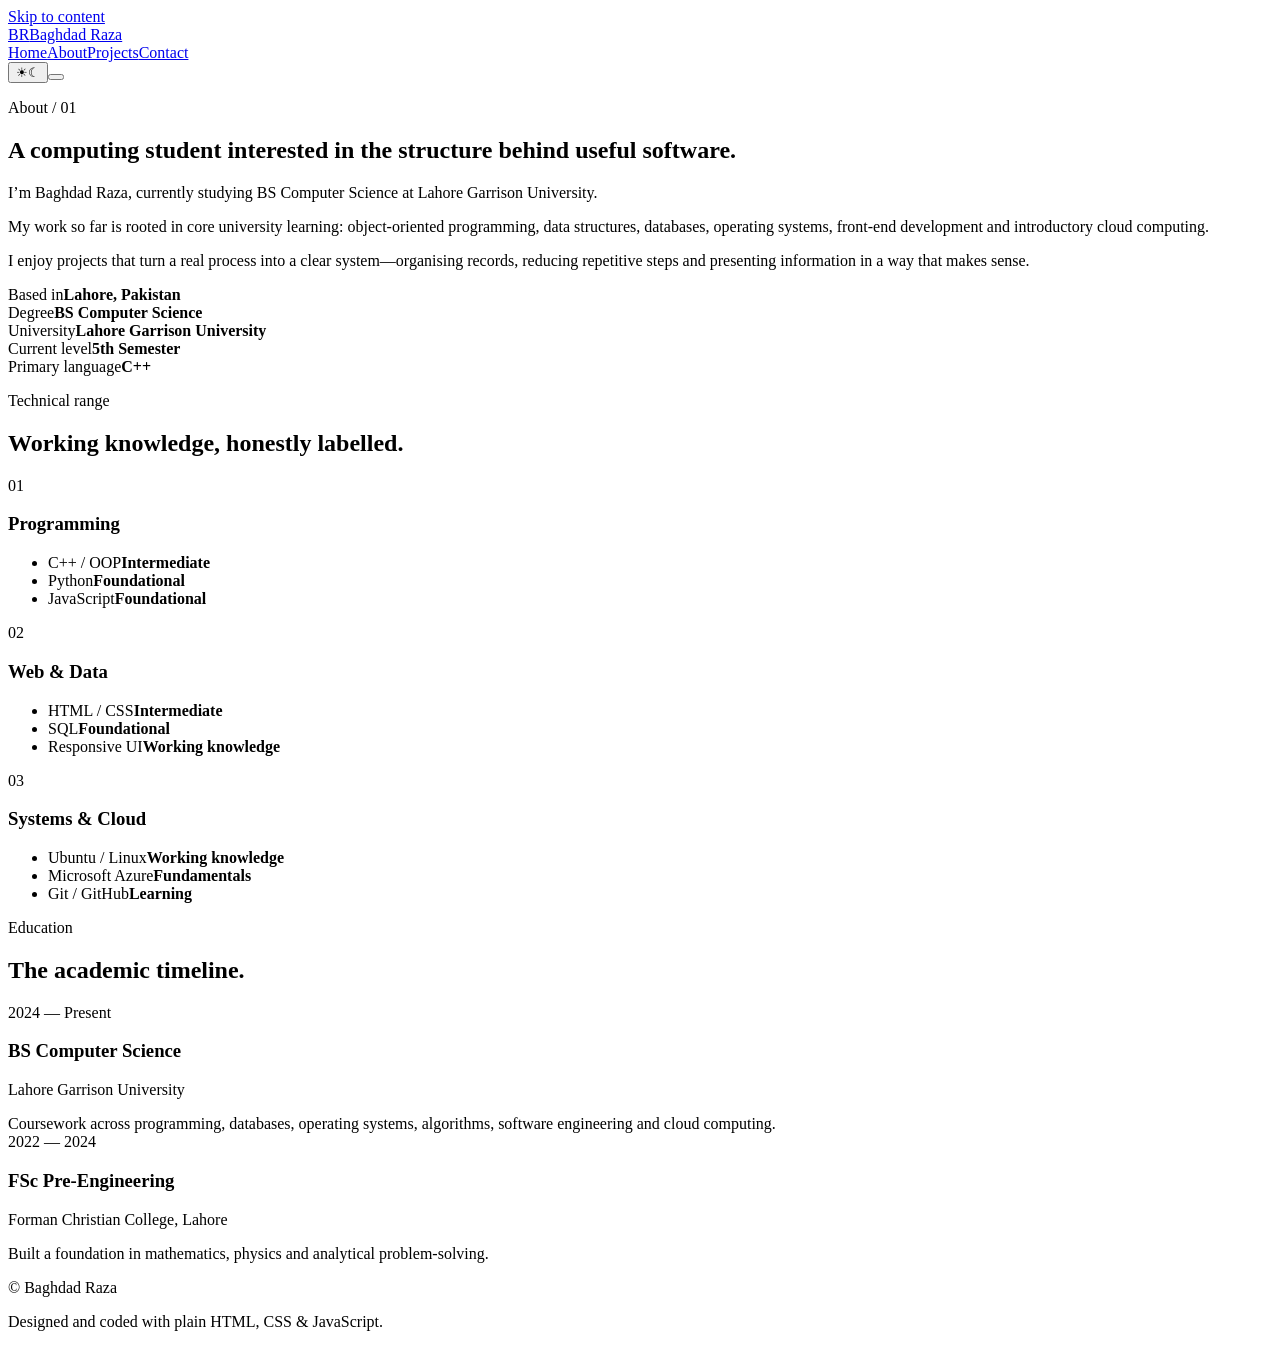
==== about.html @ f520c91e "Add personal portfolio website" ====
<!doctype html>
<html lang="en" data-theme="dark">
<head>
  <meta charset="utf-8"><meta name="viewport" content="width=device-width, initial-scale=1">
  <meta name="description" content="About Baghdad Raza — BS Computer Science student at Lahore Garrison University.">
  <meta name="theme-color" content="#0a0908"><title>About — Baghdad Raza</title>
  <link rel="icon" type="image/svg+xml" href="data:image/svg+xml,%3Csvg xmlns='http://www.w3.org/2000/svg' viewBox='0 0 64 64'%3E%3Crect width='64' height='64' rx='15' fill='%230a0908'/%3E%3Cpath d='M17 16h17c9 0 14 4 14 11 0 4-2 7-6 9 5 1 8 5 8 10 0 8-6 12-16 12H17V16Zm10 9v8h7c3 0 5-1 5-4s-2-4-5-4h-7Zm0 16v8h8c4 0 6-1 6-4s-2-4-6-4h-8Z' fill='%23d89a45'/%3E%3C/svg%3E">
  <link rel="stylesheet" href="assets/styles-v2.css"><script src="assets/script.js" defer></script>
</head>
<body data-page="about">
  <a class="skip-link" href="#main">Skip to content</a>
  <header class="site-header"><nav class="nav container" aria-label="Primary navigation">
    <a class="brand" href="index.html"><span class="brand-mark">BR</span><span class="brand-name">Baghdad Raza</span></a>
    <div class="nav-links" id="navLinks"><a data-nav="home" href="index.html">Home</a><a data-nav="about" href="about.html">About</a><a data-nav="projects" href="projects.html">Projects</a><a data-nav="contact" href="contact.html">Contact</a></div>
    <div class="nav-actions"><button class="icon-button theme-toggle" type="button" aria-label="Switch colour theme"><span class="sun">☀</span><span class="moon">☾</span></button><button class="menu-button" type="button" aria-expanded="false" aria-controls="navLinks" aria-label="Open menu"><span></span><span></span></button></div>
  </nav></header>

  <main id="main">
    <section class="page-intro container reveal">
      <p class="eyebrow">About / 01</p>
      <h1>A computing student interested in the structure behind useful software.</h1>
    </section>

    <section class="about-grid container section">
      <div class="about-statement reveal">
        <p class="lead">I’m Baghdad Raza, currently studying BS Computer Science at Lahore Garrison University.</p>
        <p>My work so far is rooted in core university learning: object-oriented programming, data structures, databases, operating systems, front-end development and introductory cloud computing.</p>
        <p>I enjoy projects that turn a real process into a clear system—organising records, reducing repetitive steps and presenting information in a way that makes sense.</p>
      </div>
      <aside class="fact-list reveal delay-1">
        <div><span>Based in</span><strong>Lahore, Pakistan</strong></div>
        <div><span>Degree</span><strong>BS Computer Science</strong></div>
        <div><span>University</span><strong>Lahore Garrison University</strong></div>
        <div><span>Current level</span><strong>5th Semester</strong></div>
        <div><span>Primary language</span><strong>C++</strong></div>
      </aside>
    </section>

    <section class="section container">
      <div class="section-heading reveal"><div><p class="eyebrow">Technical range</p><h2>Working knowledge, honestly labelled.</h2></div></div>
      <div class="skills-grid">
        <article class="skill-group reveal"><p class="skill-number">01</p><h3>Programming</h3><ul><li><span>C++ / OOP</span><b>Intermediate</b></li><li><span>Python</span><b>Foundational</b></li><li><span>JavaScript</span><b>Foundational</b></li></ul></article>
        <article class="skill-group reveal delay-1"><p class="skill-number">02</p><h3>Web &amp; Data</h3><ul><li><span>HTML / CSS</span><b>Intermediate</b></li><li><span>SQL</span><b>Foundational</b></li><li><span>Responsive UI</span><b>Working knowledge</b></li></ul></article>
        <article class="skill-group reveal delay-2"><p class="skill-number">03</p><h3>Systems &amp; Cloud</h3><ul><li><span>Ubuntu / Linux</span><b>Working knowledge</b></li><li><span>Microsoft Azure</span><b>Fundamentals</b></li><li><span>Git / GitHub</span><b>Learning</b></li></ul></article>
      </div>
    </section>

    <section class="section container">
      <div class="section-heading reveal"><div><p class="eyebrow">Education</p><h2>The academic timeline.</h2></div></div>
      <div class="timeline reveal">
        <article><div class="timeline-date">2024 — Present</div><div><h3>BS Computer Science</h3><p>Lahore Garrison University</p><span>Coursework across programming, databases, operating systems, algorithms, software engineering and cloud computing.</span></div></article>
        <article><div class="timeline-date">2022 — 2024</div><div><h3>FSc Pre-Engineering</h3><p>Forman Christian College, Lahore</p><span>Built a foundation in mathematics, physics and analytical problem-solving.</span></div></article>
      </div>
    </section>
  </main>
  <footer class="site-footer container"><p>© <span data-year></span> Baghdad Raza</p><p>Designed and coded with plain HTML, CSS &amp; JavaScript.</p></footer>
</body></html>
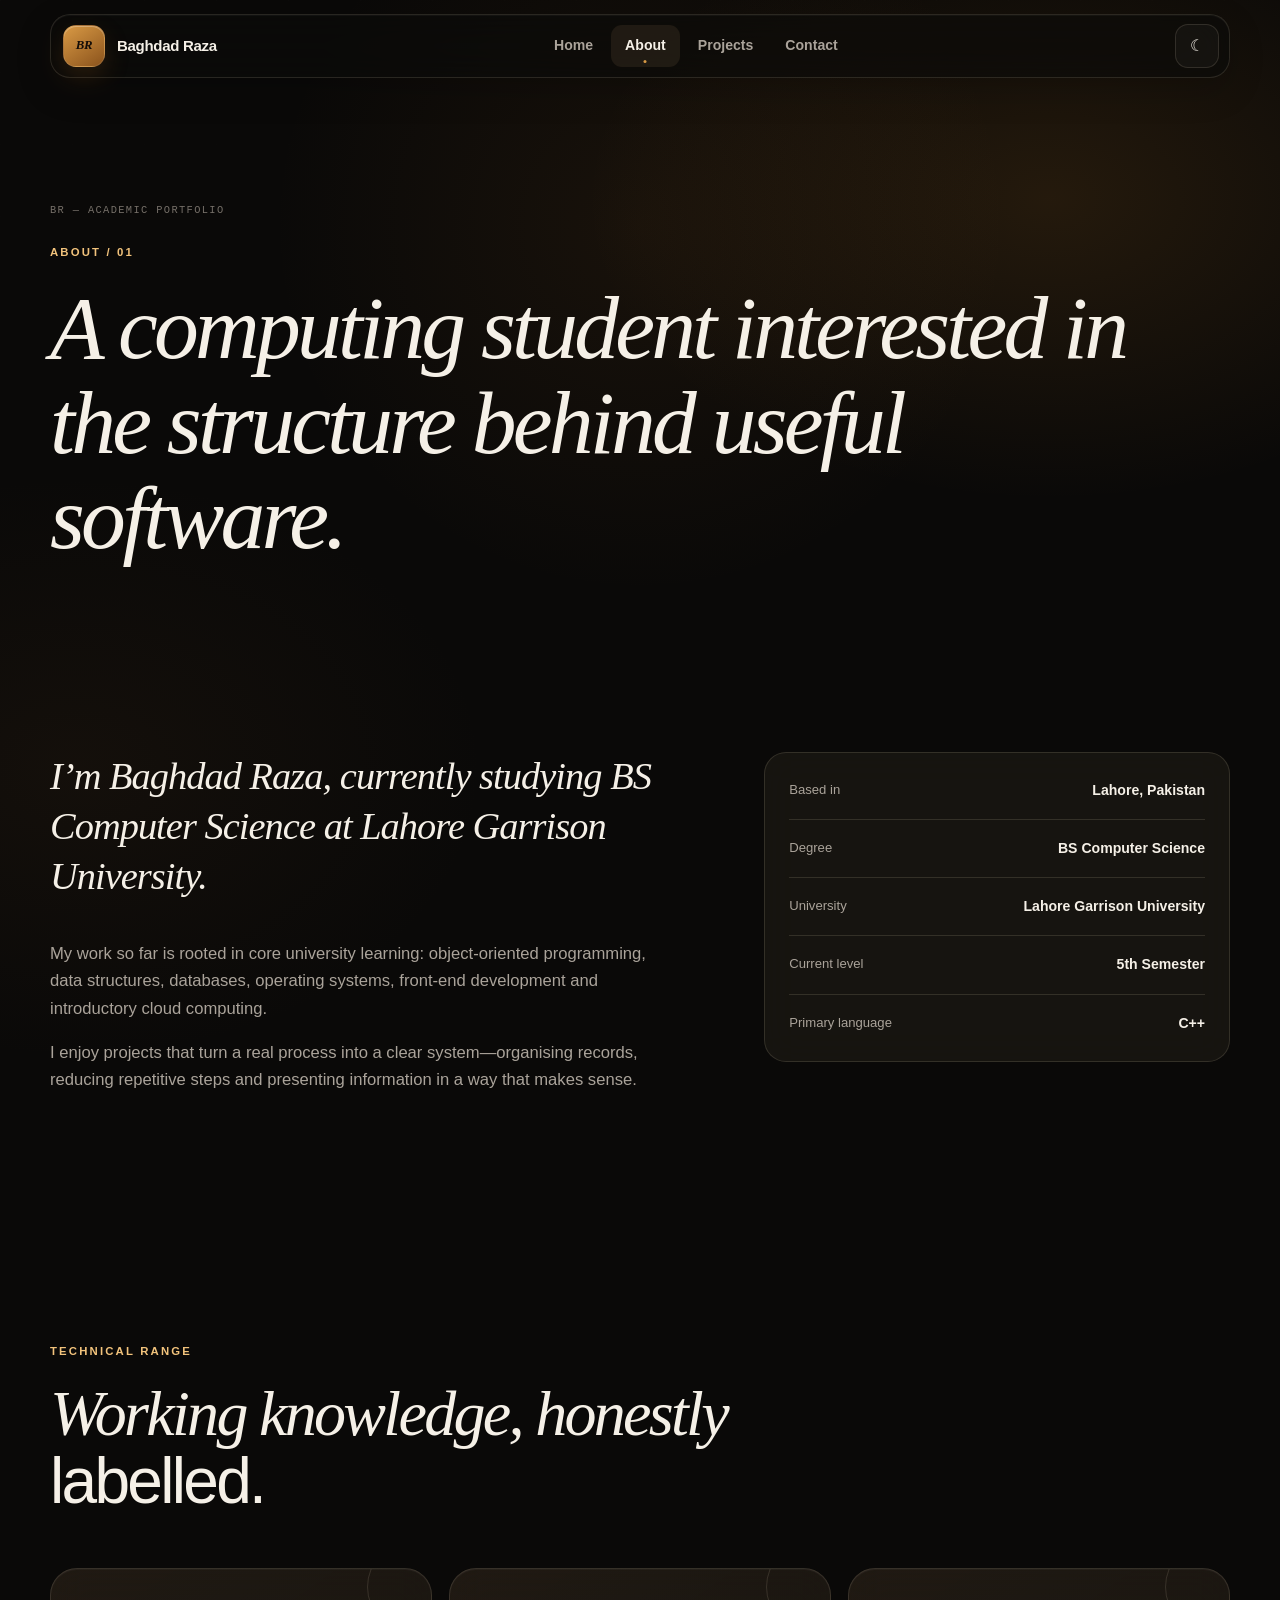
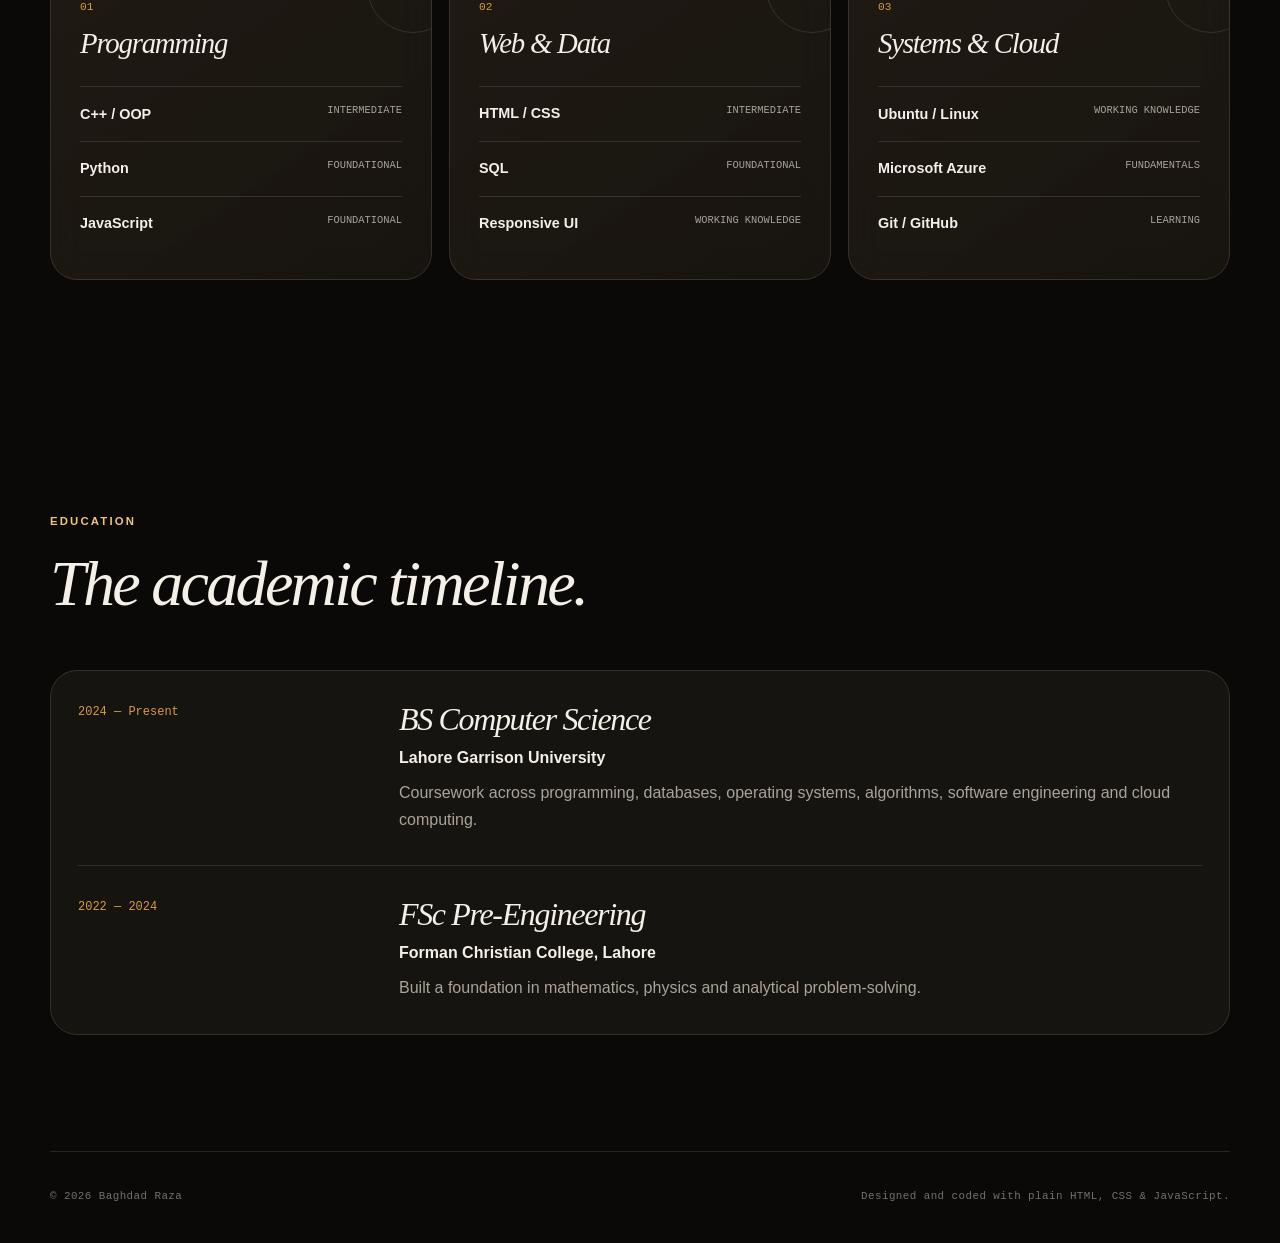
==== commit ae08920d: "Fix CSS and JavaScript paths" ====
--- a/about.html
+++ b/about.html
@@ -5,7 +5,7 @@
   <meta name="description" content="About Baghdad Raza — BS Computer Science student at Lahore Garrison University.">
   <meta name="theme-color" content="#0a0908"><title>About — Baghdad Raza</title>
   <link rel="icon" type="image/svg+xml" href="data:image/svg+xml,%3Csvg xmlns='http://www.w3.org/2000/svg' viewBox='0 0 64 64'%3E%3Crect width='64' height='64' rx='15' fill='%230a0908'/%3E%3Cpath d='M17 16h17c9 0 14 4 14 11 0 4-2 7-6 9 5 1 8 5 8 10 0 8-6 12-16 12H17V16Zm10 9v8h7c3 0 5-1 5-4s-2-4-5-4h-7Zm0 16v8h8c4 0 6-1 6-4s-2-4-6-4h-8Z' fill='%23d89a45'/%3E%3C/svg%3E">
-  <link rel="stylesheet" href="assets/styles-v2.css"><script src="assets/script.js" defer></script>
+  <link rel="stylesheet" href="styles-v2.css"><script src="script.js" defer></script>
 </head>
 <body data-page="about">
   <a class="skip-link" href="#main">Skip to content</a>
--- a/styles-v2.css
+++ b/styles-v2.css
@@ -0,0 +1,192 @@
+:root {
+  --bg: #0a0908;
+  --bg-deep: #060606;
+  --surface: rgba(29, 25, 20, .72);
+  --surface-solid: #171411;
+  --surface-2: rgba(48, 38, 27, .58);
+  --text: #f5f0e7;
+  --muted: #aaa39a;
+  --faint: #756f68;
+  --line: rgba(244, 226, 202, .13);
+  --line-strong: rgba(244, 226, 202, .25);
+  --accent: #d89a45;
+  --accent-2: #f2c37c;
+  --accent-soft: rgba(216, 154, 69, .13);
+  --green: #73c991;
+  --shadow: 0 34px 90px rgba(0, 0, 0, .44);
+  --radius: 27px;
+  --max: 1180px;
+  --serif: "Iowan Old Style", "Palatino Linotype", Georgia, serif;
+  --sans: Inter, ui-sans-serif, -apple-system, BlinkMacSystemFont, "Segoe UI", sans-serif;
+  --mono: "SFMono-Regular", Consolas, "Liberation Mono", monospace;
+  --pointer-x: 50vw;
+  --pointer-y: 25vh;
+}
+
+[data-theme="light"] {
+  --bg: #f4efe6;
+  --bg-deep: #eae2d6;
+  --surface: rgba(255, 252, 246, .76);
+  --surface-solid: #fffaf2;
+  --surface-2: rgba(231, 216, 196, .62);
+  --text: #1c1712;
+  --muted: #6d645a;
+  --faint: #91877c;
+  --line: rgba(55, 38, 20, .13);
+  --line-strong: rgba(55, 38, 20, .23);
+  --accent: #9a5d16;
+  --accent-2: #6f400d;
+  --accent-soft: rgba(154, 93, 22, .1);
+  --green: #287c49;
+  --shadow: 0 30px 80px rgba(74, 50, 24, .14);
+}
+
+* { box-sizing: border-box; }
+html { scroll-behavior: smooth; }
+body {
+  margin: 0;
+  min-width: 320px;
+  background:
+    radial-gradient(800px circle at var(--pointer-x) var(--pointer-y), rgba(170, 105, 35, .09), transparent 46%),
+    radial-gradient(800px 520px at 82% 7%, rgba(214, 137, 40, .13), transparent 58%),
+    radial-gradient(700px 500px at 6% 27%, rgba(93, 61, 30, .12), transparent 58%),
+    var(--bg);
+  color: var(--text);
+  font-family: var(--sans);
+  font-size: 16px;
+  line-height: 1.65;
+  -webkit-font-smoothing: antialiased;
+  transition: background-color .3s ease, color .3s ease;
+}
+body::before {
+  content: "";
+  position: fixed;
+  inset: 0;
+  z-index: -1;
+  pointer-events: none;
+  opacity: .32;
+  background-image: linear-gradient(rgba(255,255,255,.018) 1px, transparent 1px), linear-gradient(90deg, rgba(255,255,255,.018) 1px, transparent 1px);
+  background-size: 72px 72px;
+  mask-image: linear-gradient(to bottom, #000, transparent 78%);
+}
+a { color: inherit; text-decoration: none; }
+button, input, textarea { font: inherit; }
+button, a { -webkit-tap-highlight-color: transparent; }
+.container { width: min(calc(100% - 48px), var(--max)); margin-inline: auto; }
+.skip-link { position: fixed; left: 18px; top: -80px; z-index: 100; padding: 10px 16px; border-radius: 99px; background: var(--accent); color: #17100a; font-weight: 800; }
+.skip-link:focus { top: 18px; }
+
+.site-header { position: sticky; top: 14px; z-index: 50; height: 82px; pointer-events: none; }
+.nav {
+  min-height: 64px;
+  padding: 8px 10px 8px 12px;
+  display: flex;
+  align-items: center;
+  justify-content: space-between;
+  gap: 24px;
+  border: 1px solid var(--line);
+  border-radius: 20px;
+  background: rgba(12, 11, 10, .66);
+  box-shadow: 0 12px 35px rgba(0,0,0,.18), inset 0 1px rgba(255,255,255,.035);
+  backdrop-filter: blur(24px) saturate(120%);
+  pointer-events: auto;
+  transition: border .25s ease, background .25s ease, transform .25s ease;
+}
+[data-theme="light"] .nav { background: rgba(250, 246, 238, .74); }
+.site-header.scrolled .nav { border-color: var(--line-strong); transform: translateY(-2px); }
+.brand { display: flex; align-items: center; gap: 12px; font-weight: 730; letter-spacing: -.02em; }
+.brand-mark { position: relative; display: grid; place-items: center; width: 42px; height: 42px; border: 1px solid rgba(255,255,255,.09); border-radius: 13px; background: linear-gradient(145deg, #d99a45, #8b531c); color: #130d08; box-shadow: inset 0 1px rgba(255,255,255,.28), 0 10px 24px rgba(150,91,25,.22); font-family: var(--serif); font-size: .8rem; font-style: italic; font-weight: 800; }
+.brand-name { font-size: .94rem; }
+.nav-links { display: flex; align-items: center; gap: 4px; }
+.nav-links a { position: relative; padding: 9px 14px; border-radius: 11px; color: var(--muted); font-size: .88rem; font-weight: 620; transition: color .2s ease, background .2s ease; }
+.nav-links a:hover, .nav-links a.active { color: var(--text); background: var(--surface-2); }
+.nav-links a.active::after { content: ""; position: absolute; left: 50%; bottom: 4px; width: 3px; height: 3px; border-radius: 50%; background: var(--accent); transform: translateX(-50%); }
+.nav-actions { display: flex; align-items: center; gap: 8px; }
+.icon-button, .menu-button { width: 44px; height: 44px; border: 1px solid var(--line); border-radius: 13px; background: rgba(255,255,255,.03); color: var(--text); cursor: pointer; transition: border .2s ease, background .2s ease, transform .2s ease; }
+.icon-button:hover, .menu-button:hover { border-color: var(--line-strong); background: var(--surface-2); transform: translateY(-1px); }
+.icon-button span { font-size: 1rem; }
+[data-theme="dark"] .sun, [data-theme="light"] .moon { display: none; }
+.menu-button { display: none; position: relative; }
+.menu-button span { position: absolute; left: 12px; width: 18px; height: 1.5px; background: currentColor; transition: .2s ease; }
+.menu-button span:first-child { top: 16px; }.menu-button span:last-child { top: 23px; }
+.menu-button[aria-expanded="true"] span:first-child { top: 20px; transform: rotate(45deg); }.menu-button[aria-expanded="true"] span:last-child { top: 20px; transform: rotate(-45deg); }
+
+.hero { min-height: calc(100vh - 96px); display: grid; grid-template-columns: 1.08fr .92fr; gap: clamp(48px, 7vw, 100px); align-items: center; padding-block: 76px 106px; }
+.eyebrow { margin: 0 0 19px; color: var(--accent-2); font-size: .71rem; font-weight: 760; letter-spacing: .19em; text-transform: uppercase; }
+.hero .eyebrow { display: flex; align-items: center; gap: 11px; }
+.hero .eyebrow span { width: 6px; height: 6px; border-radius: 50%; background: var(--accent); box-shadow: 0 0 0 6px var(--accent-soft); }
+.hero-meta { display: flex; gap: 18px; margin-bottom: 18px; color: var(--faint); font-family: var(--mono); font-size: .68rem; letter-spacing: .08em; text-transform: uppercase; }
+.hero-meta span + span::before { content: "/"; margin-right: 18px; color: var(--line-strong); }
+h1, h2, h3, p { margin-top: 0; }
+h1, h2, h3 { line-height: 1.06; letter-spacing: -.042em; }
+.hero h1 { max-width: 760px; margin-bottom: 30px; font-size: clamp(3.5rem, 7vw, 6.65rem); font-weight: 570; }
+.hero h1 em { display: block; color: var(--accent-2); font-family: var(--serif); font-size: 1.04em; font-style: italic; font-weight: 400; letter-spacing: -.055em; }
+.hero-text { max-width: 640px; color: var(--muted); font-size: clamp(1rem, 1.5vw, 1.16rem); }
+.hero-actions { display: flex; flex-wrap: wrap; gap: 12px; margin-top: 38px; }
+.button { min-height: 52px; display: inline-flex; align-items: center; justify-content: center; gap: 14px; padding: 0 22px; border: 1px solid var(--line-strong); border-radius: 14px; font-size: .91rem; font-weight: 720; cursor: pointer; transition: transform .22s ease, background .22s ease, border-color .22s ease, box-shadow .22s ease; }
+.button span { transition: transform .22s ease; }.button:hover { transform: translateY(-2px); }.button:hover span { transform: translate(2px,-2px); }
+.button.primary { border-color: #d89a45; background: linear-gradient(145deg, #ecb464, #bd7627); color: #17100a; box-shadow: inset 0 1px rgba(255,255,255,.28), 0 13px 34px rgba(174,102,28,.19); }
+.button.ghost { background: rgba(255,255,255,.025); backdrop-filter: blur(12px); }.button.full { width: 100%; }
+
+.system-card { position: relative; overflow: hidden; border: 1px solid var(--line-strong); border-radius: 30px; background: linear-gradient(145deg, rgba(78,54,30,.4), rgba(16,14,12,.76) 58%); box-shadow: var(--shadow), inset 0 1px rgba(255,255,255,.08); backdrop-filter: blur(24px); transform: rotate(1.3deg); transition: transform .35s ease, border-color .35s ease; }
+.system-card:hover { transform: rotate(0) translateY(-5px); border-color: rgba(234,183,112,.36); }
+.system-card::before { content: "SEM.05"; position: absolute; right: 23px; bottom: 50px; color: rgba(255,255,255,.027); font-family: var(--serif); font-size: clamp(4rem, 8vw, 7rem); font-style: italic; line-height: 1; pointer-events: none; }
+.system-topbar { min-height: 52px; display: flex; align-items: center; justify-content: space-between; padding: 0 18px; border-bottom: 1px solid var(--line); color: var(--muted); font-family: var(--mono); font-size: .73rem; }
+.system-topbar::before { content: "●"; margin-right: 9px; color: var(--accent); font-size: .65rem; }.system-topbar > span { margin-right: auto; }
+.system-topbar div { display: flex; gap: 6px; }.system-topbar i { width: 7px; height: 7px; border-radius: 50%; background: var(--line-strong); }
+.system-body { position: relative; z-index: 1; padding: 31px 27px 36px; overflow: hidden; font-family: var(--mono); font-size: clamp(.75rem, 1.1vw, .9rem); line-height: 2; }
+.system-body p { margin: 0; white-space: nowrap; }.line-no { display: inline-block; width: 38px; color: var(--faint); user-select: none; }.key { color: #dfadca; }.operator { color: var(--muted); }.value { color: var(--accent-2); }.number { color: #e7c978; }
+.cursor { display: inline-block; width: 7px; height: 16px; margin: 6px 0 0 38px; vertical-align: middle; background: var(--accent); animation: blink 1s steps(1) infinite; }
+.system-footer { position: relative; z-index: 1; min-height: 52px; display: flex; align-items: center; gap: 11px; padding: 0 19px; border-top: 1px solid var(--line); color: var(--muted); font-size: .78rem; }
+.status-dot { flex: 0 0 auto; display: inline-block; width: 7px; height: 7px; border-radius: 50%; background: var(--green); box-shadow: 0 0 0 5px color-mix(in srgb, var(--green) 13%, transparent); }
+@keyframes blink { 50% { opacity: 0; } }
+
+.signal-strip { width: min(calc(100% - 48px), var(--max)); margin-inline: auto; overflow: hidden; border: 1px solid var(--line); border-radius: 20px; background: rgba(255,255,255,.018); backdrop-filter: blur(14px); }
+.signal-track { min-height: 76px; display: flex; align-items: center; justify-content: center; flex-wrap: wrap; gap: 13px 18px; padding: 16px 22px; color: var(--muted); font-family: var(--mono); font-size: .69rem; font-weight: 650; letter-spacing: .09em; text-transform: uppercase; }
+.signal-track b { color: var(--accent); font-weight: 400; }
+.section { padding-block: 116px; }
+.section-heading { display: flex; align-items: end; justify-content: space-between; gap: 40px; margin-bottom: 52px; }
+.section-heading h2 { max-width: 760px; margin: 0; font-size: clamp(2.5rem, 5vw, 4.55rem); font-weight: 480; }
+.section-heading h2::first-line { font-family: var(--serif); font-style: italic; font-weight: 400; }
+.text-link { flex: 0 0 auto; padding: 9px 0; border-bottom: 1px solid var(--line-strong); color: var(--muted); font-size: .88rem; font-weight: 680; }.text-link span { color: var(--accent); }.text-link:hover { color: var(--text); }
+.featured-grid { display: grid; grid-template-columns: 1.38fr 1fr; gap: 18px; }
+.project-card { position: relative; min-height: 326px; display: flex; flex-direction: column; justify-content: space-between; overflow: hidden; padding: 30px; border: 1px solid var(--line); border-radius: var(--radius); background: linear-gradient(145deg, rgba(54,43,30,.31), rgba(19,17,15,.63)); box-shadow: inset 0 1px rgba(255,255,255,.035); backdrop-filter: blur(18px); transition: transform .3s ease, border-color .3s ease, box-shadow .3s ease; }
+[data-theme="light"] .project-card { background: rgba(255,252,246,.64); }
+.project-card::before { content: ""; position: absolute; inset: 0; pointer-events: none; background: radial-gradient(460px circle at 100% 0%, var(--accent-soft), transparent 55%); opacity: .55; }
+.project-card::after { content: "</>"; position: absolute; right: 25px; top: 19px; color: rgba(255,255,255,.035); font-family: var(--mono); font-size: clamp(3rem, 6vw, 6rem); letter-spacing: -.15em; pointer-events: none; }
+.project-card:hover { z-index: 2; transform: translateY(-7px); border-color: rgba(230,180,111,.32); box-shadow: 0 28px 65px rgba(0,0,0,.25), inset 0 1px rgba(255,255,255,.07); }
+.project-card.project-featured { grid-row: span 2; min-height: 670px; background: linear-gradient(145deg, rgba(110,72,31,.32), rgba(18,16,14,.7) 58%); }
+.project-index { position: relative; z-index: 1; color: var(--accent-2); font-family: var(--mono); font-size: .72rem; letter-spacing: .08em; }.project-index::before { content: "PROJECT / "; color: var(--faint); }
+.tag-row { position: relative; z-index: 1; display: flex; flex-wrap: wrap; gap: 7px; margin-bottom: 20px; }.tag-row span { padding: 6px 10px; border: 1px solid var(--line); border-radius: 99px; background: rgba(255,255,255,.025); color: var(--muted); font-family: var(--mono); font-size: .63rem; font-weight: 650; letter-spacing: .06em; text-transform: uppercase; }
+.project-card h3 { position: relative; z-index: 1; max-width: 530px; margin: 0 0 16px; font-family: var(--serif); font-size: clamp(2rem, 3.2vw, 3.45rem); font-style: italic; font-weight: 400; }.project-card p { position: relative; z-index: 1; max-width: 560px; color: var(--muted); }.project-card a { position: relative; z-index: 1; align-self: flex-start; color: var(--accent-2); font-size: .88rem; font-weight: 700; }
+.split-section { display: grid; grid-template-columns: .82fr 1.18fr; gap: 86px; border-top: 1px solid var(--line); }.section-heading.compact { align-items: start; margin: 0; }.section-heading.compact h2 { font-size: clamp(2.35rem, 4.2vw, 4rem); }
+.principles { display: grid; gap: 12px; }.principles div { display: grid; grid-template-columns: 52px 1fr; column-gap: 17px; padding: 25px; border: 1px solid var(--line); border-radius: 20px; background: rgba(255,255,255,.018); backdrop-filter: blur(12px); transition: border .2s ease, transform .2s ease; }.principles div:hover { border-color: var(--line-strong); transform: translateX(5px); }.principles span { grid-row: span 2; color: var(--accent); font-family: var(--mono); font-size: .74rem; }.principles h3 { margin: 0 0 8px; font-family: var(--serif); font-size: 1.55rem; font-style: italic; font-weight: 400; }.principles p { margin: 0; color: var(--muted); }
+.cta-panel { position: relative; overflow: hidden; margin-bottom: 74px; padding: clamp(34px, 6vw, 76px); border: 1px solid var(--line-strong); border-radius: 31px; background: linear-gradient(120deg, rgba(93,60,26,.39), rgba(18,16,14,.66)); box-shadow: inset 0 1px rgba(255,255,255,.06), var(--shadow); backdrop-filter: blur(20px); }.cta-panel::after { content: "BR"; position: absolute; right: 5%; bottom: -28%; color: rgba(255,255,255,.028); font-family: var(--serif); font-size: clamp(9rem, 24vw, 20rem); font-style: italic; line-height: 1; }.cta-panel > * { position: relative; z-index: 1; }.cta-panel h2 { max-width: 850px; font-family: var(--serif); font-size: clamp(2.5rem, 5vw, 4.9rem); font-style: italic; font-weight: 400; }.cta-panel .button { margin-top: 20px; }
+
+.page-intro { padding-top: 120px; padding-bottom: 40px; }.page-intro::before { content: "BR — ACADEMIC PORTFOLIO"; display: block; margin-bottom: 24px; color: var(--faint); font-family: var(--mono); font-size: .65rem; letter-spacing: .13em; }.page-intro h1 { max-width: 1080px; margin-bottom: 30px; font-family: var(--serif); font-size: clamp(3.2rem, 7vw, 6.8rem); font-style: italic; font-weight: 400; }.page-intro > p:last-child { max-width: 660px; color: var(--muted); font-size: 1.07rem; }
+.about-grid { display: grid; grid-template-columns: 1.15fr .85fr; gap: 84px; align-items: start; }.about-statement .lead { color: var(--text); font-family: var(--serif); font-size: clamp(1.75rem, 3vw, 2.6rem); font-style: italic; line-height: 1.3; letter-spacing: -.025em; }.about-statement p:not(.lead) { max-width: 700px; color: var(--muted); font-size: 1.04rem; }.fact-list { padding: 9px 24px; border: 1px solid var(--line); border-radius: 22px; background: var(--surface); backdrop-filter: blur(18px); }.fact-list div { display: flex; align-items: start; justify-content: space-between; gap: 30px; padding: 17px 0; border-bottom: 1px solid var(--line); }.fact-list div:last-child { border-bottom: 0; }.fact-list span { color: var(--muted); font-size: .82rem; }.fact-list strong { text-align: right; font-size: .88rem; font-weight: 680; }
+.skills-grid { display: grid; grid-template-columns: repeat(3, 1fr); gap: 17px; }.skill-group { position: relative; overflow: hidden; padding: 29px; border: 1px solid var(--line); border-radius: var(--radius); background: linear-gradient(145deg, var(--surface-2), var(--surface)); box-shadow: inset 0 1px rgba(255,255,255,.04); backdrop-filter: blur(18px); }.skill-group::after { content: ""; position: absolute; right: -28px; top: -28px; width: 90px; height: 90px; border: 1px solid var(--line); border-radius: 50%; }.skill-number { color: var(--accent); font-family: var(--mono); font-size: .7rem; }.skill-group h3 { margin-bottom: 28px; font-family: var(--serif); font-size: 1.8rem; font-style: italic; font-weight: 400; }.skill-group ul { list-style: none; padding: 0; margin: 0; }.skill-group li { display: flex; justify-content: space-between; gap: 14px; padding: 15px 0; border-top: 1px solid var(--line); }.skill-group li span { font-size: .9rem; font-weight: 650; }.skill-group li b { color: var(--muted); font-family: var(--mono); font-size: .65rem; font-weight: 500; text-align: right; text-transform: uppercase; }
+.timeline { padding: 0 27px; border: 1px solid var(--line); border-radius: var(--radius); background: var(--surface); backdrop-filter: blur(18px); }.timeline article { display: grid; grid-template-columns: .34fr 1fr; gap: 48px; padding: 32px 0; border-bottom: 1px solid var(--line); }.timeline article:last-child { border-bottom: 0; }.timeline-date { color: var(--accent); font-family: var(--mono); font-size: .75rem; }.timeline h3 { margin: 0 0 8px; font-family: var(--serif); font-size: 2rem; font-style: italic; font-weight: 400; }.timeline p { margin-bottom: 9px; font-weight: 680; }.timeline span { color: var(--muted); }
+
+.project-list { padding-top: 60px; }.project-row { position: relative; display: grid; grid-template-columns: 66px 1fr 130px; gap: 27px; align-items: center; overflow: hidden; margin-bottom: 14px; padding: 30px 27px; border: 1px solid var(--line); border-radius: 23px; background: var(--surface); backdrop-filter: blur(18px); cursor: pointer; scroll-margin-top: 110px; transition: background .25s ease, border .25s ease, transform .25s ease; }.project-row::after { content: ""; position: absolute; right: -60px; top: -60px; width: 160px; height: 160px; border: 1px solid var(--line); border-radius: 50%; transition: transform .35s ease; }.project-row:hover, .project-row:focus-visible { z-index: 2; border-color: rgba(230,180,111,.33); background: linear-gradient(100deg, rgba(91,61,29,.35), var(--surface)); outline: none; transform: translateY(-4px); }.project-row:hover::after { transform: scale(1.18); }.row-number { align-self: start; padding-top: 5px; color: var(--accent); font-family: var(--mono); font-size: .72rem; }.row-main { position: relative; z-index: 1; }.row-main h2 { margin: 0 0 10px; font-family: var(--serif); font-size: clamp(2rem, 3.2vw, 3rem); font-style: italic; font-weight: 400; }.row-main p { margin: 0; color: var(--muted); }.row-action { position: relative; z-index: 1; display: flex; flex-direction: column; align-items: end; gap: 18px; }.row-action > span { color: var(--muted); font-family: var(--mono); font-size: .64rem; letter-spacing: .08em; text-transform: uppercase; }.row-action button { width: 46px; height: 46px; border: 1px solid var(--line); border-radius: 14px; background: rgba(255,255,255,.025); color: var(--accent-2); cursor: pointer; transition: .2s ease; }.project-row:hover .row-action button { border-color: var(--accent); background: var(--accent); color: #17100a; transform: rotate(5deg); }
+.project-dialog { width: min(calc(100% - 32px), 760px); padding: clamp(30px, 5vw, 56px); border: 1px solid var(--line-strong); border-radius: 28px; background: rgba(20,17,14,.93); color: var(--text); box-shadow: var(--shadow), inset 0 1px rgba(255,255,255,.06); backdrop-filter: blur(25px); }.project-dialog::backdrop { background: rgba(3,3,3,.76); backdrop-filter: blur(10px); }.dialog-close { position: absolute; right: 18px; top: 17px; width: 42px; height: 42px; border: 1px solid var(--line); border-radius: 14px; background: rgba(255,255,255,.025); color: var(--text); font-size: 1.45rem; cursor: pointer; }.project-dialog h2 { max-width: 610px; font-family: var(--serif); font-size: clamp(2.2rem, 5vw, 4rem); font-style: italic; font-weight: 400; }.project-dialog > p:not(.eyebrow) { color: var(--muted); font-size: 1.06rem; }.dialog-grid { display: grid; grid-template-columns: 1fr 1fr; gap: 36px; margin-top: 36px; padding-top: 28px; border-top: 1px solid var(--line); }.dialog-grid > div > span { display: block; margin-bottom: 12px; color: var(--accent-2); font-family: var(--mono); font-size: .66rem; font-weight: 650; letter-spacing: .1em; text-transform: uppercase; }.dialog-grid ul { padding-left: 20px; margin: 0; }.dialog-grid p { color: var(--muted); }
+
+.contact-layout { min-height: calc(100vh - 96px); display: grid; grid-template-columns: 1fr .8fr; gap: 84px; align-items: center; padding-block: 100px; }.contact-copy h1 { max-width: 760px; font-family: var(--serif); font-size: clamp(3.2rem, 6.5vw, 6.2rem); font-style: italic; font-weight: 400; }.contact-copy > p:not(.eyebrow) { max-width: 610px; color: var(--muted); font-size: 1.05rem; }.email-link { display: inline-flex; gap: 10px; margin-top: 23px; padding-bottom: 6px; border-bottom: 1px solid var(--accent); color: var(--accent-2); font-size: clamp(.95rem, 2vw, 1.17rem); font-weight: 700; }.availability { display: flex; align-items: start; gap: 14px; margin-top: 42px; }.availability .status-dot { margin-top: 8px; }.availability p { color: var(--muted); }.availability strong { color: var(--text); }
+.contact-form { padding: clamp(26px, 4vw, 43px); border: 1px solid var(--line-strong); border-radius: 28px; background: linear-gradient(145deg, rgba(71,50,28,.34), rgba(18,16,14,.72)); box-shadow: var(--shadow), inset 0 1px rgba(255,255,255,.06); backdrop-filter: blur(22px); }.field { margin-bottom: 20px; }.field label { display: block; margin-bottom: 8px; color: var(--muted); font-family: var(--mono); font-size: .69rem; font-weight: 600; letter-spacing: .06em; text-transform: uppercase; }.field input, .field textarea { width: 100%; padding: 14px 15px; border: 1px solid var(--line); border-radius: 13px; outline: none; background: rgba(0,0,0,.17); color: var(--text); resize: vertical; transition: border .2s ease, box-shadow .2s ease, background .2s ease; }.field input:focus, .field textarea:focus { border-color: var(--accent); background: rgba(0,0,0,.24); box-shadow: 0 0 0 4px var(--accent-soft); }.field input::placeholder, .field textarea::placeholder { color: var(--faint); }.form-note { margin: 13px 0 0; color: var(--muted); font-size: .76rem; text-align: center; }
+
+.site-footer { min-height: 92px; display: flex; align-items: center; justify-content: space-between; gap: 24px; border-top: 1px solid var(--line); color: var(--faint); font-family: var(--mono); font-size: .68rem; letter-spacing: .04em; }.site-footer p { margin: 0; }
+.reveal { opacity: 0; transform: translateY(22px); transition: opacity .72s ease, transform .72s ease; }.reveal.visible { opacity: 1; transform: translateY(0); }.delay-1 { transition-delay: .11s; }.delay-2 { transition-delay: .2s; }
+@media (prefers-reduced-motion: reduce) { html { scroll-behavior: auto; } *, *::before, *::after { animation-duration: .01ms !important; transition-duration: .01ms !important; } .reveal { opacity: 1; transform: none; } }
+
+@media (max-width: 900px) {
+  .hero, .about-grid, .split-section, .contact-layout { grid-template-columns: 1fr; }
+  .hero { min-height: auto; gap: 58px; padding-block: 76px 90px; }.system-card { max-width: 670px; }.featured-grid { grid-template-columns: 1fr 1fr; }.project-card.project-featured { grid-column: 1 / -1; grid-row: auto; min-height: 420px; }.split-section, .about-grid, .contact-layout { gap: 54px; }.skills-grid { grid-template-columns: 1fr; }.contact-layout { padding-block: 82px; }
+}
+@media (max-width: 700px) {
+  .container, .signal-strip { width: min(calc(100% - 28px), var(--max)); }
+  .site-header { top: 9px; height: 72px; }.nav { min-height: 58px; border-radius: 17px; }.brand-name { display: none; }.brand-mark { width: 40px; height: 40px; }.menu-button { display: block; }
+  .nav-links { position: absolute; left: 14px; right: 14px; top: 67px; display: grid; gap: 3px; padding: 10px; border: 1px solid var(--line-strong); border-radius: 17px; background: rgba(16,14,12,.94); box-shadow: var(--shadow); backdrop-filter: blur(24px); opacity: 0; transform: translateY(-8px); visibility: hidden; transition: .2s ease; }.nav-links.open { opacity: 1; transform: translateY(0); visibility: visible; }.nav-links a { padding: 12px 14px; }
+  .hero { padding-block: 56px 72px; }.hero h1 { font-size: clamp(3.15rem, 15vw, 4.8rem); }.hero-actions { display: grid; }.button { width: 100%; }.system-card { transform: none; border-radius: 23px; }.system-body { padding-inline: 16px; font-size: .72rem; }.line-no { width: 28px; }.system-card::before { display: none; }
+  .signal-track { justify-content: flex-start; }.section { padding-block: 84px; }.section-heading { display: block; margin-bottom: 38px; }.text-link { display: inline-block; margin-top: 24px; }.featured-grid { grid-template-columns: 1fr; }.project-card, .project-card.project-featured { min-height: 340px; }.principles div { grid-template-columns: 43px 1fr; padding: 22px 18px; }.cta-panel { border-radius: 24px; }
+  .page-intro { padding-top: 84px; }.page-intro h1 { font-size: clamp(3rem, 13vw, 4.7rem); }.fact-list div { display: block; }.fact-list strong { display: block; margin-top: 4px; text-align: left; }.timeline article { grid-template-columns: 1fr; gap: 15px; }.project-row { grid-template-columns: 40px 1fr; gap: 12px; padding: 24px 17px; }.row-action { grid-column: 2; flex-direction: row; align-items: center; justify-content: space-between; }.dialog-grid { grid-template-columns: 1fr; }.contact-copy h1 { font-size: clamp(3rem, 13vw, 4.8rem); }.site-footer { display: block; padding-block: 25px; }.site-footer p + p { margin-top: 7px; }
+}
